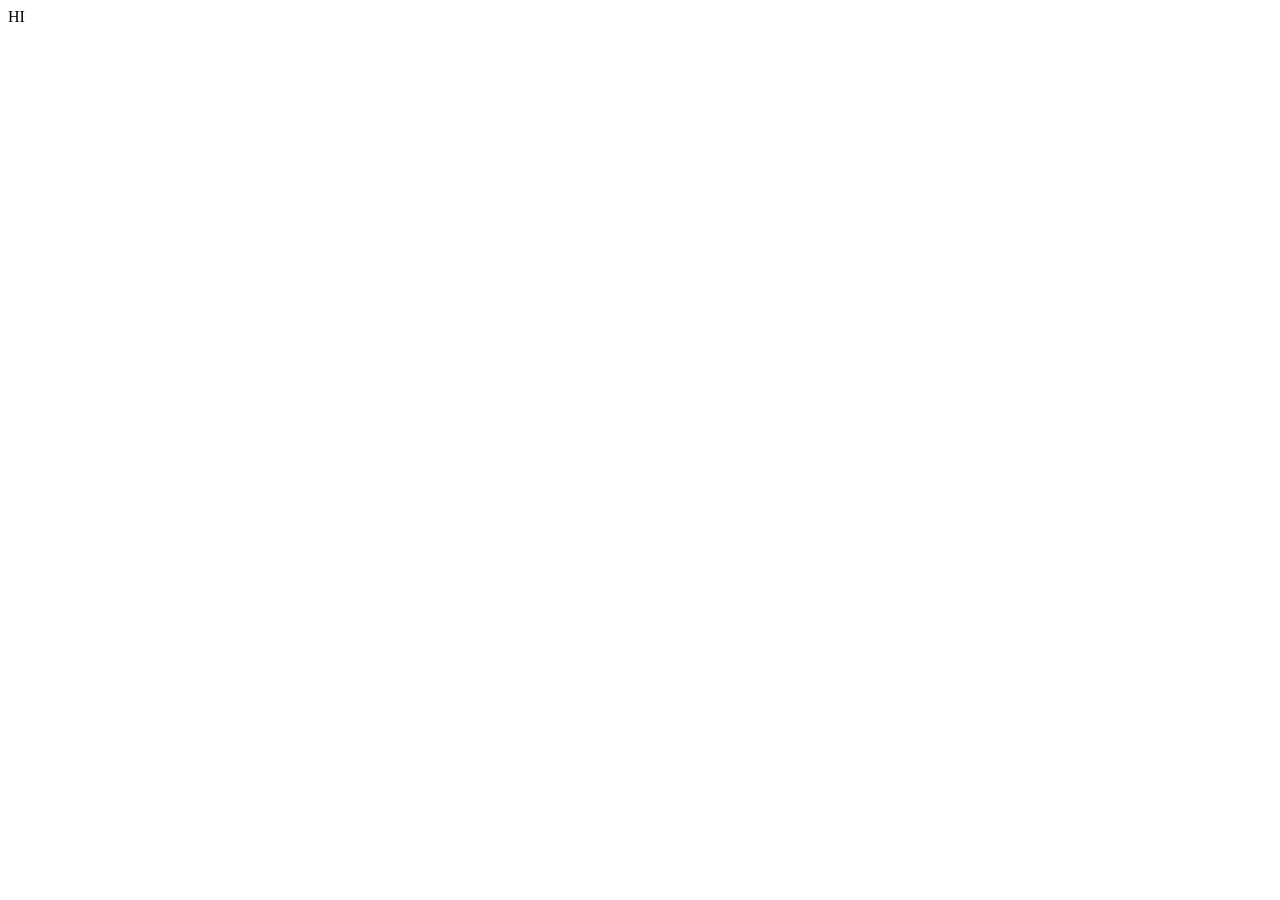
==== index.html @ 29f6a627 "index.html" ====
<!DOCTYPE html>
<html lang="en">
<head>
    <meta charset="UTF-8">
    <meta name="viewport" content="width=device-width, initial-scale=1.0">
    <title>Nachikethas</title>
</head>
<body>
    HI
</body>
</html>
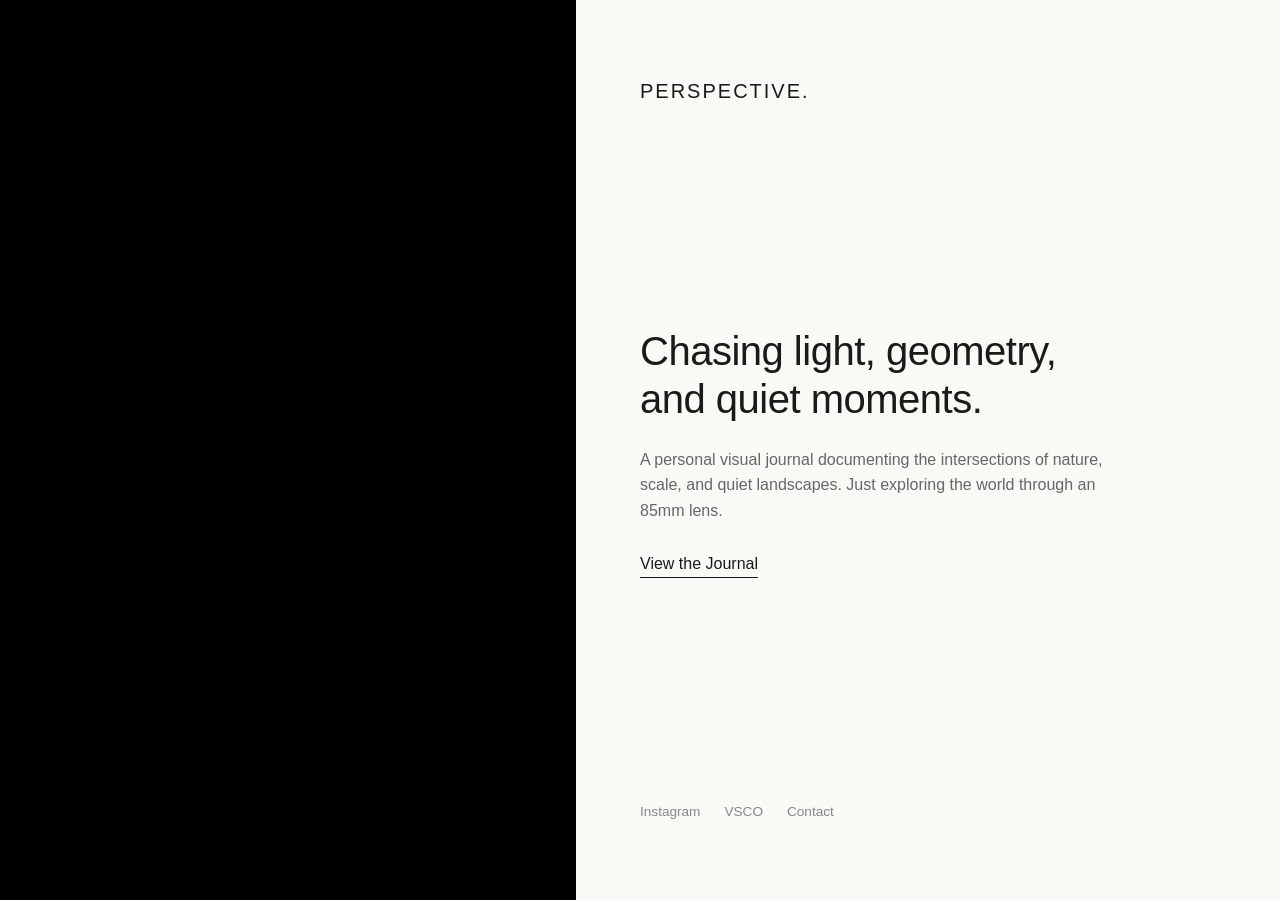
==== commit c4a3adaa: "Landing page html" ====
--- a/index.html
+++ b/index.html
@@ -3,9 +3,201 @@
 <head>
     <meta charset="UTF-8">
     <meta name="viewport" content="width=device-width, initial-scale=1.0">
-    <title>Nachikethas</title>
+    <title>Captured Moments | Photography</title>
+    <style>
+        /* Reset & Base Styles */
+        * {
+            margin: 0;
+            padding: 0;
+            box-sizing: border-box;
+        }
+
+        body {
+            font-family: -apple-system, BlinkMacSystemFont, "Segoe UI", Roboto, Helvetica, Arial, sans-serif;
+            background-color: #faf9f6; /* Soft off-white */
+            color: #1a1a1a;
+            overflow-x: hidden;
+        }
+
+        /* Layout Container */
+        .container {
+            display: flex;
+            min-height: 100vh;
+            flex-direction: column;
+        }
+
+        @media (min-width: 768px) {
+            .container {
+                flex-direction: row;
+            }
+        }
+
+        /* Slider Container Side */
+        .slider-side {
+            flex: 1;
+            min-height: 50vh;
+            position: relative;
+            overflow: hidden;
+            background-color: #000; /* Fallback */
+        }
+
+        @media (min-width: 768px) {
+            .slider-side {
+                min-height: 100vh;
+                position: sticky;
+                top: 0;
+            }
+        }
+
+        /* Individual Slides */
+        .slide {
+            position: absolute;
+            top: 0;
+            left: 0;
+            width: 100%;
+            height: 100%;
+            background-size: cover;
+            background-position: center;
+            opacity: 0;
+            transition: opacity 1.5s ease-in-out; /* Smooth cross-fade */
+        }
+
+        /* Active Slide */
+        .slide.active {
+            opacity: 1;
+        }
+
+        /* Content Section */
+        .content-side {
+            flex: 1;
+            display: flex;
+            flex-direction: column;
+            justify-content: space-between;
+            padding: 3rem 2rem;
+            z-index: 2; /* Keeps text above overlapping elements if any */
+        }
+
+        @media (min-width: 1024px) {
+            .content-side {
+                padding: 5rem 4rem;
+            }
+        }
+
+        /* Typography */
+        header h1 {
+            font-size: 1.25rem;
+            font-weight: 500;
+            letter-spacing: 2px;
+            text-transform: uppercase;
+        }
+
+        main {
+            margin: 4rem 0;
+            max-width: 480px;
+        }
+
+        main h2 {
+            font-size: 2.5rem;
+            font-weight: 300;
+            line-height: 1.2;
+            margin-bottom: 1.5rem;
+            letter-spacing: -0.5px;
+        }
+
+        main p {
+            font-size: 1rem;
+            line-height: 1.6;
+            color: #666;
+            margin-bottom: 2rem;
+        }
+
+        /* Links & Buttons */
+        .cta-link {
+            display: inline-block;
+            color: #1a1a1a;
+            text-decoration: none;
+            font-weight: 500;
+            border-bottom: 1px solid #1a1a1a;
+            padding-bottom: 4px;
+            transition: opacity 0.2s ease;
+        }
+
+        .cta-link:hover {
+            opacity: 0.6;
+        }
+
+        /* Footer / Social Navigation */
+        footer ul {
+            list-style: none;
+            display: flex;
+            gap: 1.5rem;
+        }
+
+        footer a {
+            text-decoration: none;
+            color: #888;
+            font-size: 0.85rem;
+            transition: color 0.2s ease;
+        }
+
+        footer a:hover {
+            color: #1a1a1a;
+        }
+    </style>
 </head>
 <body>
-    HI
+
+    <div class="container">
+        
+        <div class="slider-side" aria-label="Photography slideshow">
+            <div class="slide active" style="background-image: url('https://images.unsplash.com/photo-1506318137071-a8e063b4bec0?q=80&w=1200&auto=format&fit=crop');"></div>
+            <div class="slide" style="background-image: url('https://images.unsplash.com/photo-1441974231531-c6227db76b6e?q=80&w=1200&auto=format&fit=crop');"></div>
+            <div class="slide" style="background-image: url('https://images.unsplash.com/photo-1505118380757-91f5f5632de0?q=80&w=1200&auto=format&fit=crop');"></div>
+        </div>
+
+        <div class="content-side">
+            
+            <header>
+                <h1>Perspective.</h1>
+            </header>
+
+            <main>
+                <h2>Chasing light, geometry, and quiet moments.</h2>
+                <p>A personal visual journal documenting the intersections of nature, scale, and quiet landscapes. Just exploring the world through an 85mm lens.</p>
+                <a href="#gallery" class="cta-link">View the Journal</a>
+            </main>
+
+            <footer>
+                <ul>
+                    <li><a href="#instagram">Instagram</a></li>
+                    <li><a href="#vsco">VSCO</a></li>
+                    <li><a href="#contact">Contact</a></li>
+                </ul>
+            </footer>
+
+        </div>
+
+    </div>
+
+    <script>
+        const slides = document.querySelectorAll('.slide');
+        let currentSlide = 0;
+        const slideInterval = 4000; // Time each image stays on screen (4000ms = 4 seconds)
+
+        function nextSlide() {
+            // Remove active class from current slide
+            slides[currentSlide].classList.remove('active');
+            
+            // Move to next slide index, looping back to 0 at the end
+            currentSlide = (currentSlide + 1) % slides.length;
+            
+            // Add active class to new slide
+            slides[currentSlide].classList.add('active');
+        }
+
+        // Run the nextSlide function automatically at regular intervals
+        setInterval(nextSlide, slideInterval);
+    </script>
+
 </body>
 </html>
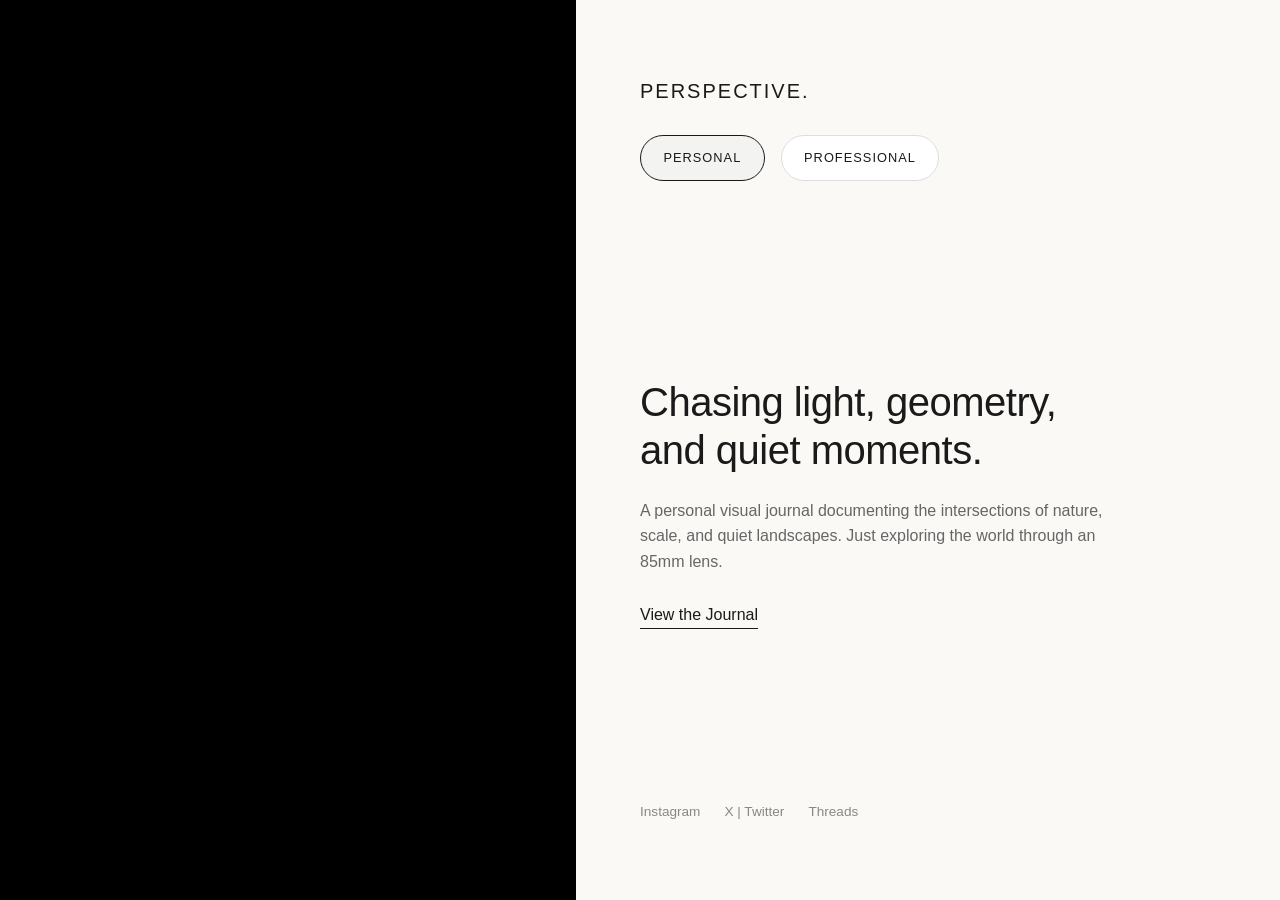
==== commit f02ef9a3: "Updates on site" ====
--- a/index.html
+++ b/index.html
@@ -126,6 +126,39 @@
             opacity: 0.6;
         }
 
+        .tabs {
+            display: flex;
+            gap: 1rem;
+            margin: 2rem 0 1.5rem;
+            flex-wrap: wrap;
+        }
+
+        .tab-btn {
+            border: 1px solid #ddd;
+            background: #fff;
+            color: #1a1a1a;
+            padding: 0.9rem 1.4rem;
+            border-radius: 999px;
+            text-transform: uppercase;
+            font-size: 0.8rem;
+            letter-spacing: 0.08em;
+            cursor: pointer;
+            transition: background 0.2s ease, border-color 0.2s ease;
+        }
+
+        .tab-btn.active {
+            border-color: #1a1a1a;
+            background: #f3f3f1;
+        }
+
+        .tab-content {
+            display: none;
+        }
+
+        .tab-content.active {
+            display: block;
+        }
+
         /* Footer / Social Navigation */
         footer ul {
             list-style: none;
@@ -159,19 +192,30 @@
             
             <header>
                 <h1>Perspective.</h1>
+                <div class="tabs">
+                    <button class="tab-btn active" data-tab="personal">Personal</button>
+                    <button class="tab-btn" data-tab="professional">Professional</button>
+                </div>
             </header>
 
             <main>
-                <h2>Chasing light, geometry, and quiet moments.</h2>
-                <p>A personal visual journal documenting the intersections of nature, scale, and quiet landscapes. Just exploring the world through an 85mm lens.</p>
-                <a href="#gallery" class="cta-link">View the Journal</a>
+                <div id="personal" class="tab-content active">
+                    <h2>Chasing light, geometry, and quiet moments.</h2>
+                    <p>A personal visual journal documenting the intersections of nature, scale, and quiet landscapes. Just exploring the world through an 85mm lens.</p>
+                    <a href="journal.html" class="cta-link">View the Journal</a>
+                </div>
+                <div id="professional" class="tab-content">
+                    <h2>Senior Tech Lead</h2>
+                    <p>Professional summary and career overview for a seasoned technical leader with a strong focus on operational excellence, team enablement, and scalable delivery.</p>
+                    <a href="cv.html" class="cta-link">Explore Professional Life</a>
+                </div>
             </main>
 
             <footer>
                 <ul>
-                    <li><a href="#instagram">Instagram</a></li>
-                    <li><a href="#vsco">VSCO</a></li>
-                    <li><a href="#contact">Contact</a></li>
+                    <li><a href="#">Instagram</a></li>
+                    <li><a href="#">X | Twitter</a></li>
+                    <li><a href="#">Threads</a></li>
                 </ul>
             </footer>
 
@@ -197,6 +241,19 @@
 
         // Run the nextSlide function automatically at regular intervals
         setInterval(nextSlide, slideInterval);
+
+        const tabButtons = document.querySelectorAll('.tab-btn');
+        const tabContents = document.querySelectorAll('.tab-content');
+
+        tabButtons.forEach(button => {
+            button.addEventListener('click', () => {
+                tabButtons.forEach(btn => btn.classList.remove('active'));
+                tabContents.forEach(content => content.classList.remove('active'));
+
+                button.classList.add('active');
+                document.getElementById(button.dataset.tab).classList.add('active');
+            });
+        });
     </script>
 
 </body>
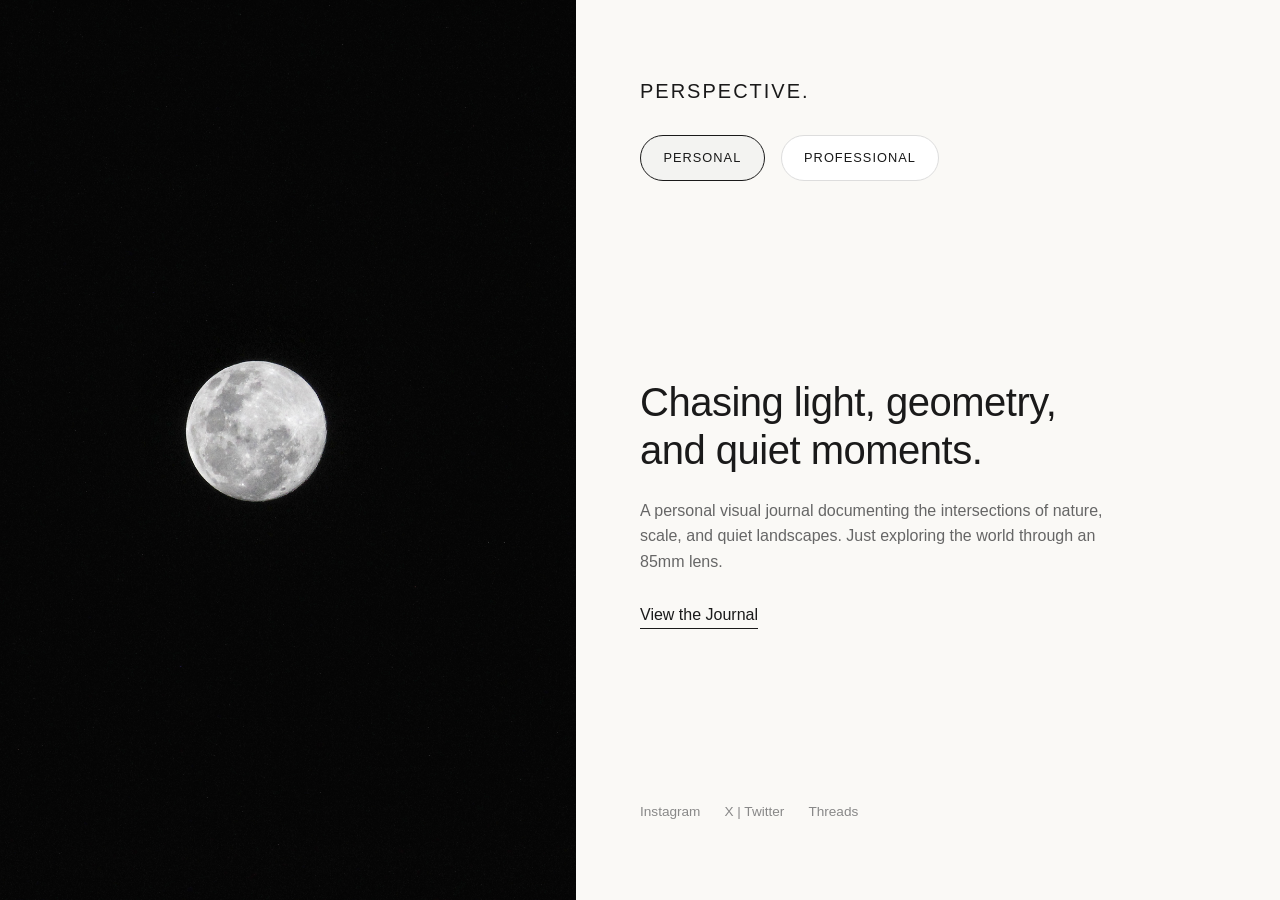
==== commit f99a2af6: "Slideshow updates" ====
--- a/index.html
+++ b/index.html
@@ -183,9 +183,12 @@
     <div class="container">
         
         <div class="slider-side" aria-label="Photography slideshow">
-            <div class="slide active" style="background-image: url('https://images.unsplash.com/photo-1506318137071-a8e063b4bec0?q=80&w=1200&auto=format&fit=crop');"></div>
-            <div class="slide" style="background-image: url('https://images.unsplash.com/photo-1441974231531-c6227db76b6e?q=80&w=1200&auto=format&fit=crop');"></div>
-            <div class="slide" style="background-image: url('https://images.unsplash.com/photo-1505118380757-91f5f5632de0?q=80&w=1200&auto=format&fit=crop');"></div>
+            <div class="slide active" style="background-image: url('src/images/moon.jpeg');"></div>
+            <div class="slide" style="background-image: url('src/images/ant.jpeg');"></div>
+            <div class="slide" style="background-image: url('src/images/bird.jpeg');"></div>
+            <div class="slide" style="background-image: url('src/images/fire4.jpeg');background-position: inherit;"></div>
+            <div class="slide" style="background-image: url('src/images/fire2.jpeg');background-position: inherit;"></div>
+            <div class="slide" style="background-image: url('src/images/fire3.jpeg');background-position: inherit;"></div>
         </div>
 
         <div class="content-side">
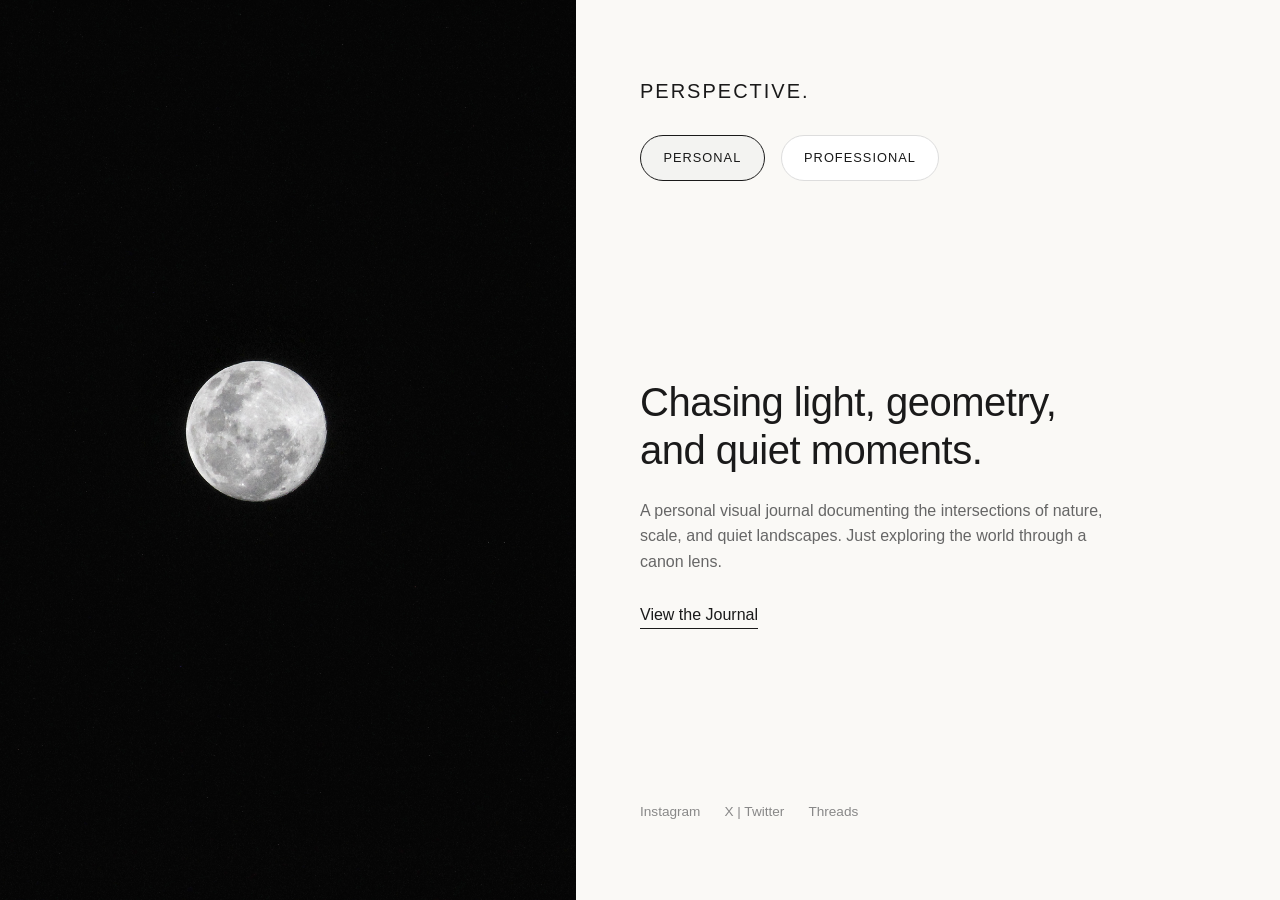
==== commit 2edd76b4: "Updates on pages" ====
--- a/index.html
+++ b/index.html
@@ -204,13 +204,13 @@
             <main>
                 <div id="personal" class="tab-content active">
                     <h2>Chasing light, geometry, and quiet moments.</h2>
-                    <p>A personal visual journal documenting the intersections of nature, scale, and quiet landscapes. Just exploring the world through an 85mm lens.</p>
+                    <p>A personal visual journal documenting the intersections of nature, scale, and quiet landscapes. Just exploring the world through a canon lens.</p>
                     <a href="journal.html" class="cta-link">View the Journal</a>
                 </div>
                 <div id="professional" class="tab-content">
                     <h2>Senior Tech Lead</h2>
                     <p>Professional summary and career overview for a seasoned technical leader with a strong focus on operational excellence, team enablement, and scalable delivery.</p>
-                    <a href="cv.html" class="cta-link">Explore Professional Life</a>
+                    <a href="cv.html" class="cta-link">Let's see Professional Life</a>
                 </div>
             </main>
 
